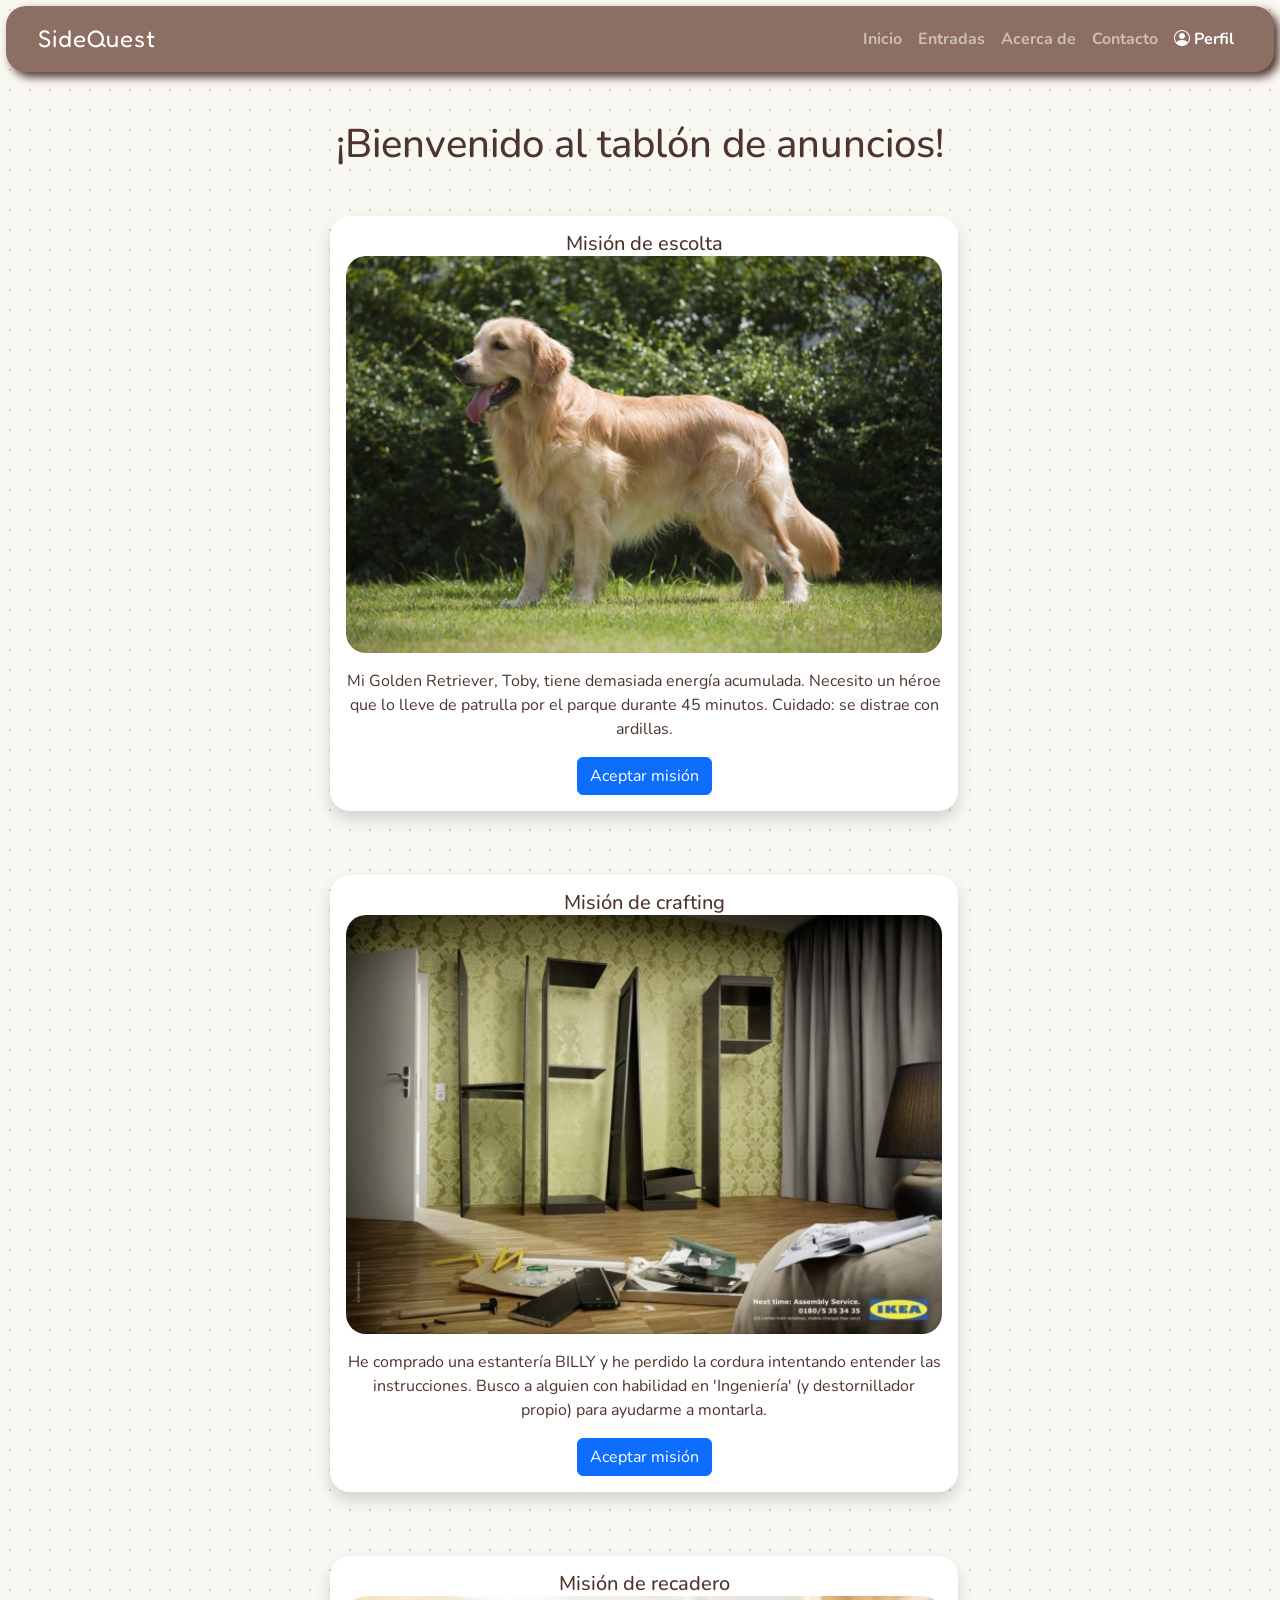
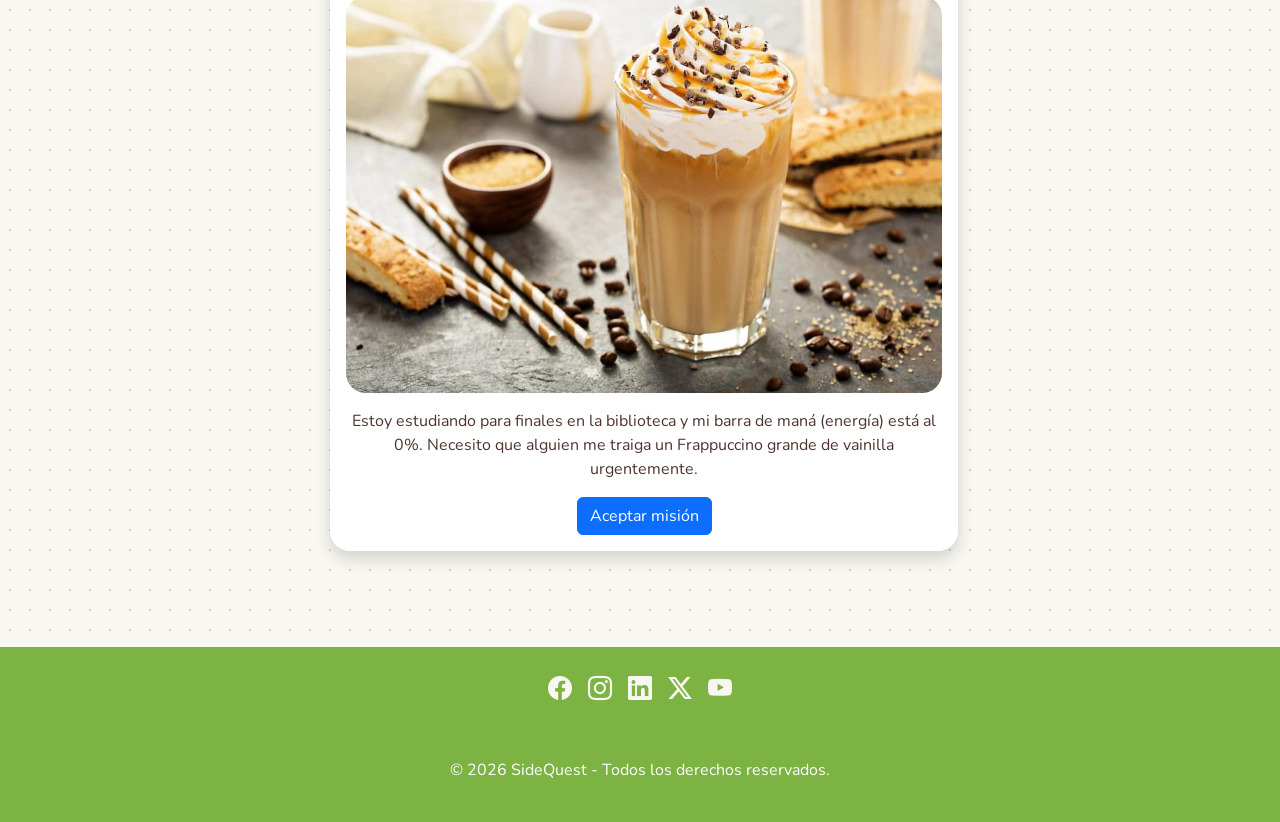
==== src/Entradas.html @ 245a0d35 "CRUD y conexión con la bd" ====
<!DOCTYPE html>
<html lang="en">

<head>
    <meta charset="UTF-8">
    <meta name="viewport" content="width=device-width, initial-scale=1.0">
    <title>Entradas</title>
    <link href="https://cdn.jsdelivr.net/npm/bootstrap@5.3.2/dist/css/bootstrap.min.css" rel="stylesheet">
    <link href="https://fonts.googleapis.com/css2?family=Fredoka:wght@400;600&family=Nunito:wght@400;700&display=swap"
        rel="stylesheet">
    <link rel="stylesheet" href="https://cdn.jsdelivr.net/npm/bootstrap-icons@1.11.2/font/bootstrap-icons.min.css">
    <link rel="stylesheet" href="css/styles.css">
</head>
<body>
    <header>
         <nav class="navbar navbar-expand-lg navbar-dark">
        <article class="container-fluid">

            <a class="navbar-brand" href="index.html">SideQuest</a>

            <button class="navbar-toggler" type="button" data-bs-toggle="collapse" data-bs-target="#navbarNav"
                aria-controls="navbarNav" aria-expanded="false" aria-label="Toggle navigation">
                <span class="navbar-toggler-icon"></span>
            </button>

            <section class="collapse navbar-collapse" id="navbarNav">
                <ul class="navbar-nav ms-auto">

                    <li class="nav-item">
                        <a class="nav-link" href="index.html">Inicio</a>
                    </li>
                    <li class="nav-item">
                        <a class="nav-link" href="Entradas.html">Entradas</a>
                    </li>
                    <li class="nav-item">
                        <a class="nav-link" href="AcercaDe.html">Acerca de</a>
                    </li>
                    <li class="nav-item">
                        <a class="nav-link" href="Contacto.html">Contacto</a>
                    </li>
                    <li class="nav-item">
                        <a class="nav-link active" href="perfil.php">
                            <i class="bi bi-person-circle"></i> Perfil
                        </a>
                    </li>
                </ul>
            </section>
        </article>
    </nav>

    </header>
    <main>
        <section class="container mt-5 mb-5 text-center">
            <h1>¡Bienvenido al tablón de anuncios!</h1>
        </section>
        <section class="row justify-content-center align-items-center">
            <article class="col-sm-6 ms-2 mb-3 w-50">
                <div class="card-1 shadow p-3 mb-5 bg-white text-center">
                    <div class="card-body">
                        <h5 class="card-title text-center">Misión de escolta</h5>
                        <img src="img/Golden.webp" class="card-img w-60 mx-auto mb-3" alt="Perro">
                        <p class="card-text">Mi Golden Retriever, Toby, tiene demasiada energía acumulada. Necesito un héroe que lo lleve de patrulla por el parque durante 45 minutos. Cuidado: se distrae con ardillas.</p>
                        <a  class="btn btn-primary">Aceptar misión</a>
                    </div>
                </div>
            </article>
            <article class="col-sm-6 ms-2 mb-3">
                <div class="card-1 shadow p-3 mb-5 bg-white text-center">
                    <div class="card-body">
                        <h5 class="card-title text-center">Misión de crafting</h5>
                        <img src="img/1421334887_848446_1421336790_sumario_normal.jpg" class="card-img w-60 mx-auto mb-3" alt="Perro">
                        <p class="card-text">He comprado una estantería BILLY y he perdido la cordura intentando entender las instrucciones. Busco a alguien con habilidad en 'Ingeniería' (y destornillador propio) para ayudarme a montarla.</p>
                        <a class="btn btn-primary">Aceptar misión</a>
                    </div>
                </div>
            </article>
            <article class="col-sm-6 ms-2">
                <div class="card-1 shadow p-3 mb-5 bg-white text-center">
                    <div class="card-body">
                        <h5 class="card-title text-center">Misión de recadero</h5>
                        <img src="img/receta-de-frapuccino-1740993622.jpg" class="card-img w-60 mx-auto mb-3" alt="Perro">
                        <p class="card-text">Estoy estudiando para finales en la biblioteca y mi barra de maná (energía) está al 0%. Necesito que alguien me traiga un Frappuccino grande de vainilla urgentemente.</p>
                        <a class="btn btn-primary">Aceptar misión</a>
                    </div>
                </div>
            </article>
        </section>
    </main>
    <footer class=" text-white text-center py-4 mt-5">

        <section class="iconos d-flex justify-content-center gap-3 ">
            <a href="https://facebook.com" class="fs-4">
                <i class="bi bi-facebook"></i>
            </a>
            <a href="https://instagram.com" class="fs-4">
                <i class="bi bi-instagram"></i>
            </a>
            <a href="https://www.linkedin.com" class="fs-4">
                <i class="bi bi-linkedin"></i>
            </a>
            <a href="https://www.linkedin.com" class="fs-4">
                <i class="bi bi-twitter-x"></i>
            </a>
            <a href="https://youtube.com" class="fs-4">
                <i class="bi bi-youtube"></i>
            </a>
        </section>
        <div class="container">
            <p>&copy; 2026 SideQuest - Todos los derechos reservados.</p>
        </div>
    </footer>
</body>

</html>
---- src/css/styles.css ----
:root {
    --bg-color: #F9F7F2;
    --card-bg: #FFFFFF;
    --text-main: #4E342E;
    --text-light: #8D6E63;
    --accent-green: #7CB342;
    --accent-gold: #FFB300;
    --btn-brown: #8D6E63;      
    --radius-lg: 20px;
    --radius-sm: 12px;
    --shadow: 5px 10px 15px rgba(141, 110, 99, 0.15); 
}

body {
    background-color: var(--bg-color);
    font-family: 'Nunito', sans-serif; 
    color: var(--text-main);
    margin: 0;    
    background-image: radial-gradient(#D7CCC8 1px, transparent 1px);
    background-size: 20px 20px;
}

.navbar {
    margin: 0.5%;
    background-color: var(--btn-brown) !important; 
    border-radius: 20px; 
    box-shadow: 5px 5px 10px var(--text-main);
    padding: 10px 20px; 
}
.navbar-brand {
    font-family: 'Fredoka', sans-serif; /* Título gordito */
    font-size: 1.5rem;
    letter-spacing: 1px;
}

.nav-link {
    font-family: 'Nunito', sans-serif;
    font-weight: bold; 
    transition: transform 0.2s;
}

.nav-link:hover {
    transform: translateY(-2px);
    color: var(--accent-gold); 
}

.container {
    max-width: 900px;
    margin-top: 4%;
}

footer {
    background-color: var(--accent-green);
}

.iconos a {
    color: var(--bg-color)!important;
    text-decoration: none;
    transition: transform 0.3s ease;
}

.iconos a:hover {
    transform: scale(1.1);
}


.card-1{
    margin-left: auto;
    margin-right: auto;
    margin-bottom: 5%;
    border-radius: var(--radius-lg);
    transition: transform 0.3s ease;
}
.card-1 img {
    border-radius: var(--radius-lg);
}

.card-1:hover {
    transform: scale(1.02);
}


.card-img-bottom {
    width: 5rem;
}
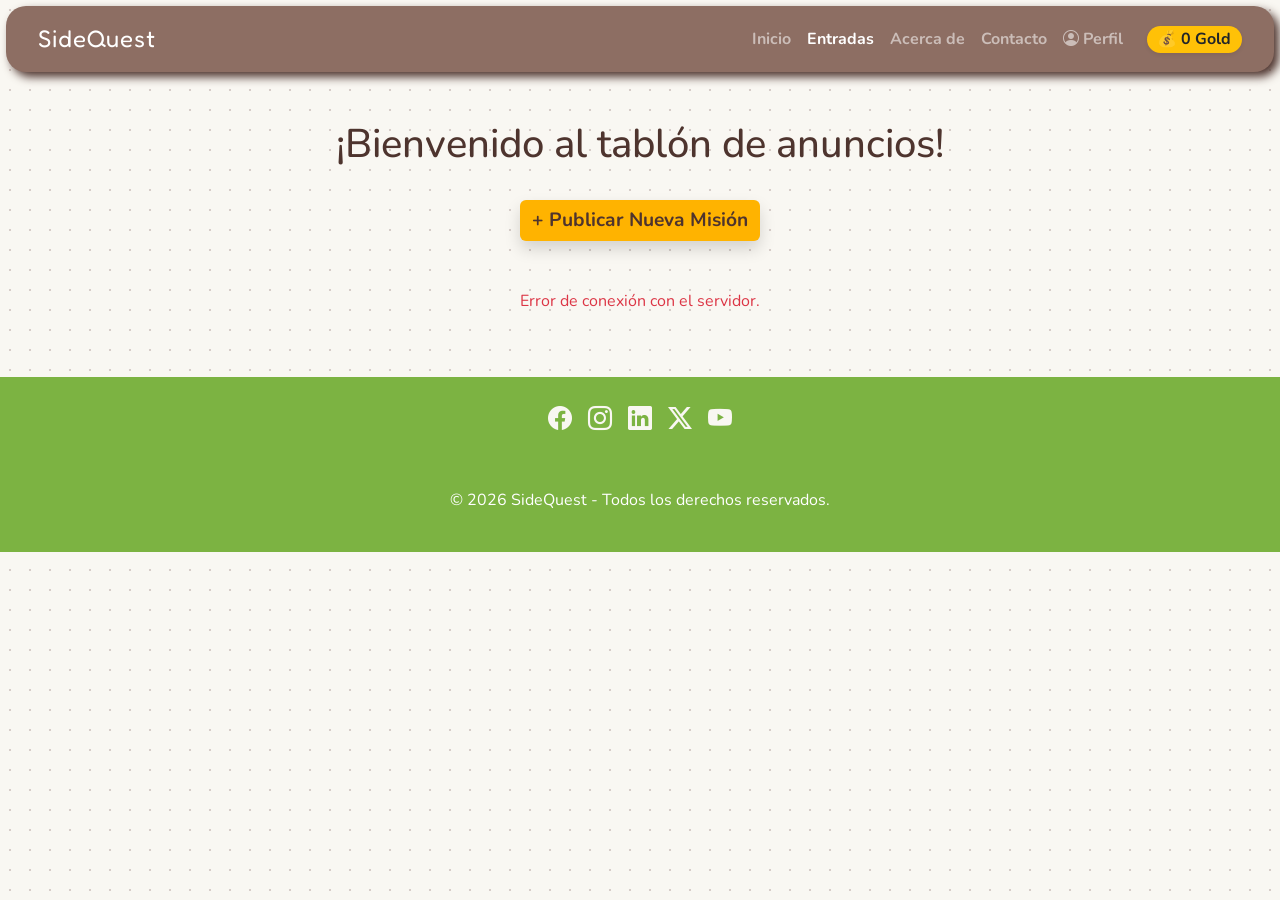
==== commit 5e83dbfa: "Entrega 4, API" ====
--- a/src/Entradas.html
+++ b/src/Entradas.html
@@ -30,7 +30,7 @@
                         <a class="nav-link" href="index.html">Inicio</a>
                     </li>
                     <li class="nav-item">
-                        <a class="nav-link" href="Entradas.html">Entradas</a>
+                        <a class="nav-link active" href="Entradas.html">Entradas</a>
                     </li>
                     <li class="nav-item">
                         <a class="nav-link" href="AcercaDe.html">Acerca de</a>
@@ -39,9 +39,14 @@
                         <a class="nav-link" href="Contacto.html">Contacto</a>
                     </li>
                     <li class="nav-item">
-                        <a class="nav-link active" href="perfil.php">
+                        <a class="nav-link" href="perfil.php">
                             <i class="bi bi-person-circle"></i> Perfil
                         </a>
+                    </li>
+                    <li class="nav-item d-flex align-items-center ms-3">
+                        <span class="badge rounded-pill bg-warning text-dark fs-6 shadow-sm">
+                            💰 <span id="oro-display">0</span> Gold
+                        </span>
                     </li>
                 </ul>
             </section>
@@ -52,38 +57,10 @@
     <main>
         <section class="container mt-5 mb-5 text-center">
             <h1>¡Bienvenido al tablón de anuncios!</h1>
+            <a href="crear_mision.html" class="btn fw-bold mt-4 shadow" style="background-color: var(--accent-gold); color: var(--text-main); border: none; font-size: 1.2rem;">+ Publicar Nueva Misión</a>
         </section>
-        <section class="row justify-content-center align-items-center">
-            <article class="col-sm-6 ms-2 mb-3 w-50">
-                <div class="card-1 shadow p-3 mb-5 bg-white text-center">
-                    <div class="card-body">
-                        <h5 class="card-title text-center">Misión de escolta</h5>
-                        <img src="img/Golden.webp" class="card-img w-60 mx-auto mb-3" alt="Perro">
-                        <p class="card-text">Mi Golden Retriever, Toby, tiene demasiada energía acumulada. Necesito un héroe que lo lleve de patrulla por el parque durante 45 minutos. Cuidado: se distrae con ardillas.</p>
-                        <a  class="btn btn-primary">Aceptar misión</a>
-                    </div>
-                </div>
-            </article>
-            <article class="col-sm-6 ms-2 mb-3">
-                <div class="card-1 shadow p-3 mb-5 bg-white text-center">
-                    <div class="card-body">
-                        <h5 class="card-title text-center">Misión de crafting</h5>
-                        <img src="img/1421334887_848446_1421336790_sumario_normal.jpg" class="card-img w-60 mx-auto mb-3" alt="Perro">
-                        <p class="card-text">He comprado una estantería BILLY y he perdido la cordura intentando entender las instrucciones. Busco a alguien con habilidad en 'Ingeniería' (y destornillador propio) para ayudarme a montarla.</p>
-                        <a class="btn btn-primary">Aceptar misión</a>
-                    </div>
-                </div>
-            </article>
-            <article class="col-sm-6 ms-2">
-                <div class="card-1 shadow p-3 mb-5 bg-white text-center">
-                    <div class="card-body">
-                        <h5 class="card-title text-center">Misión de recadero</h5>
-                        <img src="img/receta-de-frapuccino-1740993622.jpg" class="card-img w-60 mx-auto mb-3" alt="Perro">
-                        <p class="card-text">Estoy estudiando para finales en la biblioteca y mi barra de maná (energía) está al 0%. Necesito que alguien me traiga un Frappuccino grande de vainilla urgentemente.</p>
-                        <a class="btn btn-primary">Aceptar misión</a>
-                    </div>
-                </div>
-            </article>
+        <section class="row justify-content-center align-items-center" id="tablon-misiones">
+            <!-- Las tarjetas de misiones se inyectan dinámicamente aquí -->
         </section>
     </main>
     <footer class=" text-white text-center py-4 mt-5">
@@ -109,6 +86,54 @@
             <p>&copy; 2026 SideQuest - Todos los derechos reservados.</p>
         </div>
     </footer>
+
+    <!-- Script para inyectar las misiones dinámicamente -->
+    <script>
+        document.addEventListener('DOMContentLoaded', () => {
+            // Recuperar y mostrar el oro en la navbar al cargar la página
+            const userGold = localStorage.getItem('user_gold') || 0;
+            document.getElementById('oro-display').textContent = userGold;
+
+            fetch('../api/misiones.php')
+                .then(response => response.json())
+                .then(res => {
+                    const tablon = document.getElementById('tablon-misiones');
+                    if (res.status === 'success') {
+                        const misiones = res.data;
+                        if (misiones.length === 0) {
+                            tablon.innerHTML = '<p class="text-center">No hay misiones disponibles por ahora.</p>';
+                            return;
+                        }
+                        
+                        misiones.forEach((mision) => {
+                            const article = document.createElement('article');
+                            article.className = 'col-sm-6 col-md-4 ms-2 mb-3';
+                            article.innerHTML = `
+                                <div class="card-1 shadow p-3 mb-5 bg-white text-center h-100">
+                                    <div class="card-body d-flex flex-column">
+                                        <h5 class="card-title text-center">${mision.titulo}</h5>
+                                        <div class="mb-3 mt-3">
+                                            <span class="badge fw-bold" style="background-color: var(--accent-gold); color: var(--text-main); font-size: 0.95rem;">
+                                                Recompensa: ${mision.recompensa_gold} <i class="bi bi-coin"></i>
+                                            </span>
+                                        </div>
+                                        <p class="card-text flex-grow-1">${mision.descripcion}</p>
+                                        <a href="#" class="btn mt-auto text-white fw-bold shadow-sm" style="background-color: var(--btn-brown); border: none;">Aceptar misión</a>
+                                    </div>
+                                </div>
+                            `;
+                            tablon.appendChild(article);
+                        });
+                    } else {
+                        tablon.innerHTML = `<p class="text-center text-danger">Error: ${res.message}</p>`;
+                    }
+                })
+                .catch(error => {
+                    console.error('Error fetching misiones:', error);
+                    document.getElementById('tablon-misiones').innerHTML = '<p class="text-center text-danger">Error de conexión con el servidor.</p>';
+                });
+        });
+    </script>
 </body>
 
 </html>
